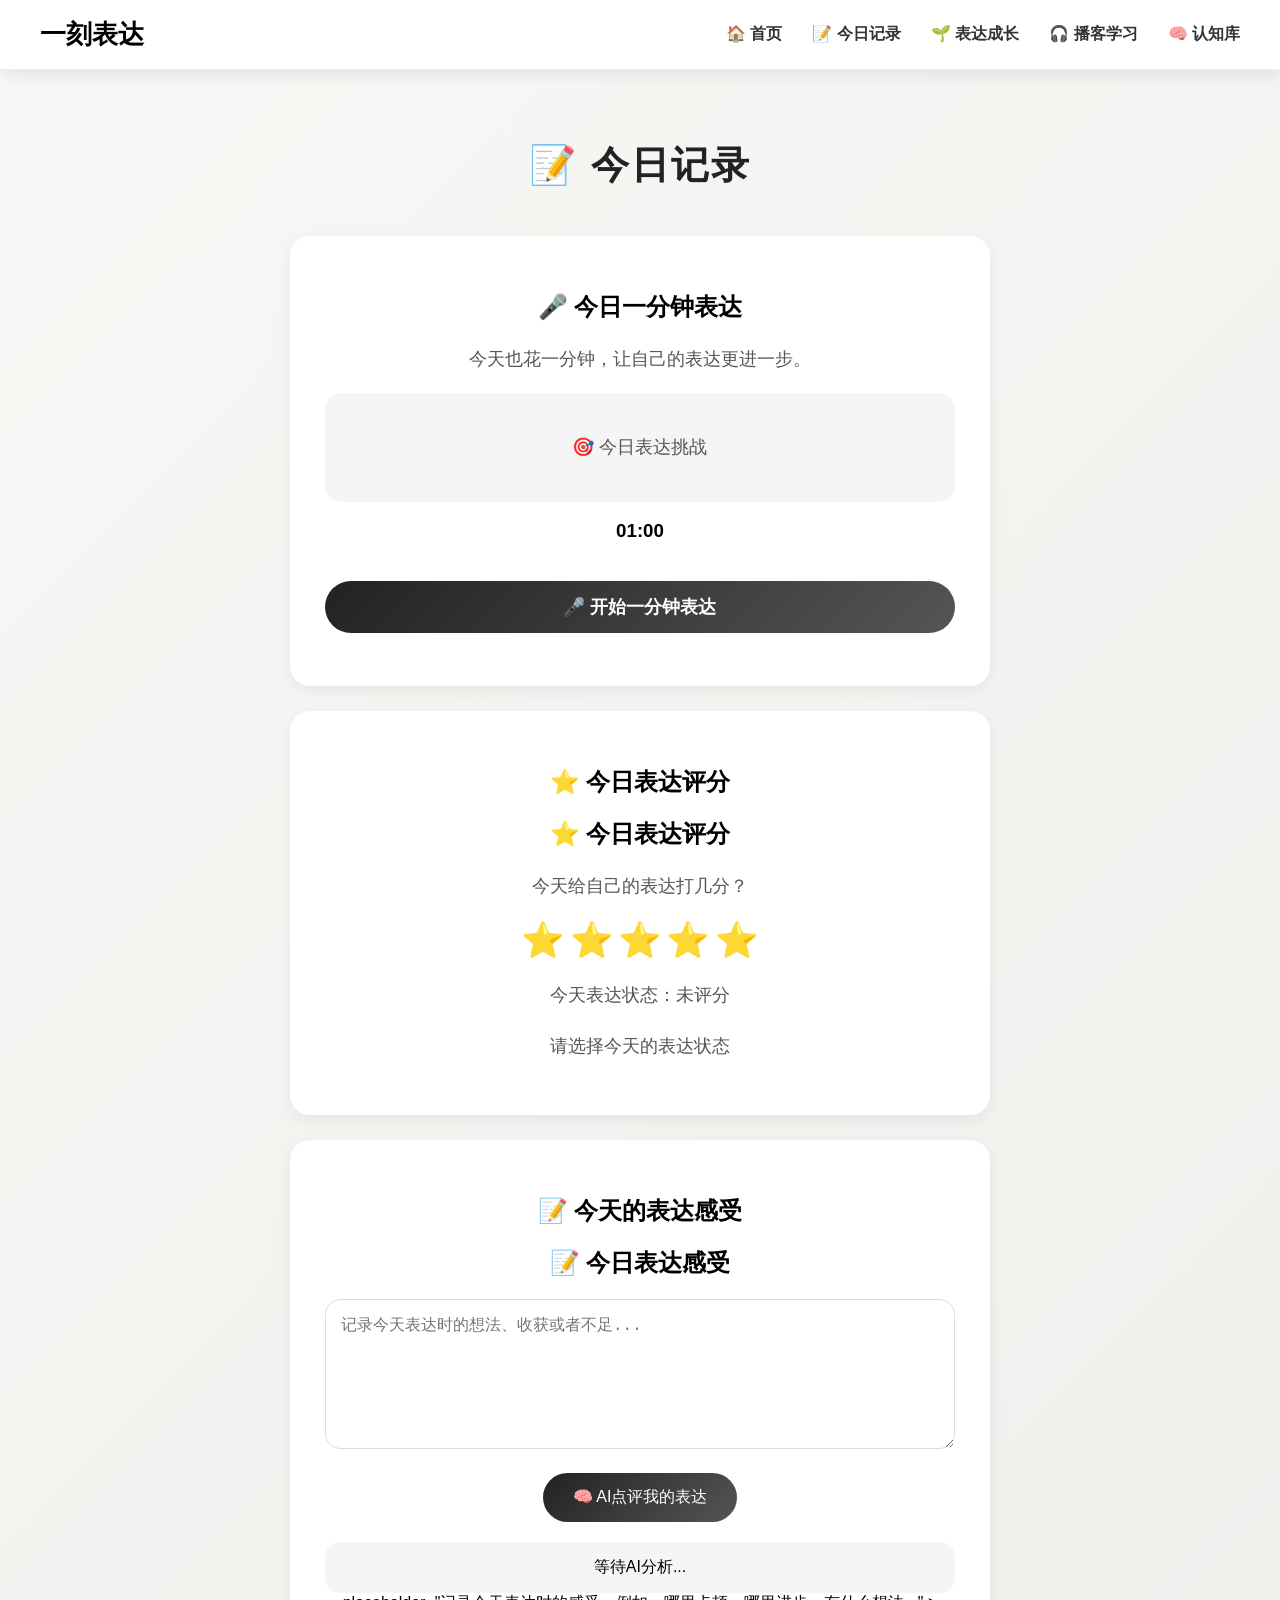
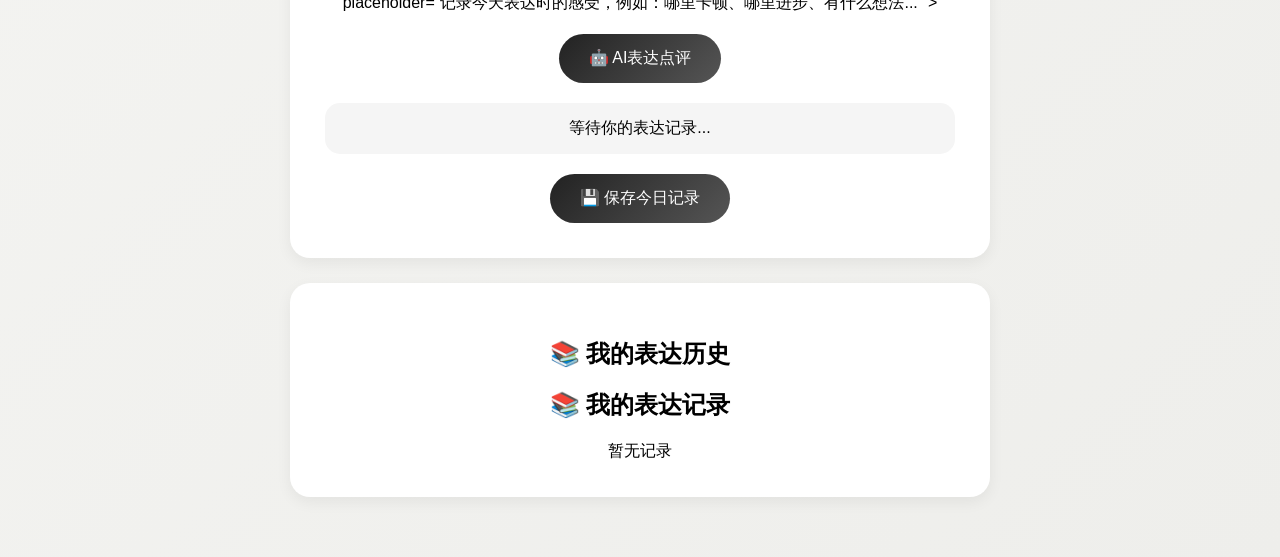
==== record.html @ 50a4b3eb "Add files via upload" ====
<!DOCTYPE html>
<html>

<head>

<meta charset="UTF-8">

<title>
📝 今日记录 - 一刻表达
</title>

<link rel="stylesheet" href="style.css">

</head>


<body>


<nav class="navbar">


<h2>
一刻表达
</h2>



<div class="nav-links">


<a href="index.html">
🏠 首页
</a>


<a href="record.html">
📝 今日记录
</a>


<a href="growth.html">
🌱 表达成长
</a>


<a href="podcast.html">
🎧 播客学习
</a>


<a href="knowledge.html">
🧠 认知库
</a>



</div>


</nav>





<div class="page-container">



<h1>
📝 今日记录
</h1>





<div class="card">


<h2>
🎤 今日一分钟表达
</h2>



<p>
今天也花一分钟，让自己的表达更进一步。
</p>



<div class="topic-box">


<p class="topic-title">

🎯 今日表达挑战

</p>


<p id="topic" class="topic-text">

</p>


</div>





<h3 id="timer">

01:00

</h3>




<button 
onclick="startPractice()"
class="start-btn">

🎤 开始一分钟表达

</button>



<p id="practice-status">

</p>



</div>









<div class="card">


<h2>
⭐ 今日表达评分
</h2>




<div class="record-card">


<h2>
⭐ 今日表达评分
</h2>



<p>
今天给自己的表达打几分？
</p>



<div id="rating">


<span onclick="rate(1)">⭐</span>

<span onclick="rate(2)">⭐</span>

<span onclick="rate(3)">⭐</span>

<span onclick="rate(4)">⭐</span>

<span onclick="rate(5)">⭐</span>


</div>



<p id="score">

今天表达状态：未评分

</p>



</div>



<p id="score">

请选择今天的表达状态

</p>



</div>









<div class="card">


<h2>
📝 今天的表达感受
</h2>



<div class="record-card">


<h2>
📝 今日表达感受
</h2>



<textarea

id="feeling"

placeholder="记录今天表达时的想法、收获或者不足..."

></textarea>




<button onclick="analyzeExpression()">

🧠 AI点评我的表达

</button>



<div id="ai-feedback">

等待AI分析...

</div>



</div>

placeholder="记录今天表达时的感受，例如：哪里卡顿、哪里进步、有什么想法..."

></textarea>





<button onclick="analyzeExpression()">

🤖 AI表达点评

</button>



<div id="ai-feedback">

等待你的表达记录...

</div>





<button onclick="saveRecord()">

💾 保存今日记录

</button>



</div>









<div class="card">


<h2>
📚 我的表达历史
</h2>



<div class="record-card">


<h2>
📚 我的表达记录
</h2>



<div id="history">

暂无记录

</div>



</div>



</div>






</div>





<script src="script.js"></script>


</body>

</html>
---- style.css ----
body{

margin:0;

background:#f7f7f5;

font-family:
Arial,
"Microsoft YaHei",
sans-serif;

}



/* ===== 导航栏 ===== */


.navbar{


height:70px;

display:flex;

align-items:center;

justify-content:space-between;

padding:0 40px;

background:white;

box-shadow:
0 5px 15px rgba(0,0,0,0.08);

position:sticky;

top:0;

z-index:100;


}



.navbar h2{


margin:0;

font-size:26px;


}




.nav-links{


display:flex;

align-items:center;

gap:30px;


}




.nav-links a{


display:flex;

align-items:center;

text-decoration:none;

color:#333;

font-weight:bold;

font-size:16px;

height:40px;

white-space:nowrap;


}



.nav-links a:hover{

opacity:0.6;

}



/* ===== 首页 ===== */


.container{

width:700px;

max-width:90%;

margin:110px auto 60px;

text-align:center;

}



h1{


font-size:40px;

color:#222;


}



.slogan{


font-size:22px;

color:#666;

margin-bottom:40px;


}




/* ===== 卡片 ===== */


.card{


background:white;

padding:35px;

margin:30px auto;

border-radius:20px;

box-shadow:
0 5px 15px rgba(0,0,0,0.06);


}



.card h2{

text-align:center;

}



.card p{

font-size:18px;

line-height:1.8;

color:#555;

}




/* ===== 统计卡 ===== */


.stats-container{


display:flex;

gap:20px;


}



.stat-card{


flex:1;

background:white;

padding:20px;

border-radius:20px;

box-shadow:
0 5px 15px rgba(0,0,0,0.06);


}



.stat-card p{


font-size:30px;

font-weight:bold;


}




/* ===== 按钮 ===== */


button{


margin-top:20px;

padding:14px 30px;

border:none;

border-radius:30px;

background:#222;

color:white;

font-size:16px;

cursor:pointer;


}


button:hover{

opacity:0.8;

}





.start-btn{


width:100%;

font-size:18px;

font-weight:bold;


}




/* ===== 话题 ===== */


.topic-box{


background:#f5f5f5;

padding:20px;

border-radius:16px;


}



.topic-text{


font-size:22px;

font-weight:bold;


}




/* ===== 输入框 ===== */


textarea{


width:100%;

height:150px;

padding:15px;

box-sizing:border-box;

border-radius:15px;

border:1px solid #ddd;

font-size:16px;


}



/* ===== 副页面 ===== */




.page-container{

width:700px;

max-width:90%;

margin:80px auto 50px;

text-align:center;

}



.page-container h1{


margin-bottom:40px;


}



.page-container .card{


text-align:center;


}




/* ===== AI反馈 ===== */


#ai-feedback{


margin-top:20px;

padding:15px;

background:#f5f5f5;

border-radius:15px;


}



/* ===== 播客居中 ===== */


.center-card{


text-align:center;


}



/* ===== 挑战进度 ===== */


.challenge-card{


background:white;

padding:30px;

border-radius:20px;

margin:30px auto;


}



.progress-box{


height:15px;

background:#eee;

border-radius:20px;

overflow:hidden;


}



#progress-bar{


height:100%;

width:0%;

background:#222;


}


/* 欢迎卡片 */


.welcome-card{


background:white;

padding:35px 25px;

border-radius:20px;

margin-top:50px;

margin-bottom:30px;

box-shadow:
0 5px 15px rgba(0,0,0,0.06);


}



.welcome-card h2{


text-align:center;


}



.welcome-card p{


text-align:center;

font-size:18px;


}


/* =====================
🧠 认知库
===================== */


.knowledge-card{


background:white;

padding:35px;

margin:30px auto;

border-radius:20px;

text-align:left;

box-shadow:
0 5px 15px rgba(0,0,0,0.06);


}



.knowledge-card h2{


text-align:center;

font-size:24px;


}



.knowledge-card p{


font-size:17px;

line-height:2;

color:#555;


}


/* =====================
✨ 一刻表达视觉升级
===================== */



body{


background:
linear-gradient(
135deg,
#f7f7f5,
#eeeeeb
);


}



/* 卡片升级 */


.card,
.stat-card,
.challenge-card,
.knowledge-card{


transition:
all 0.3s ease;


}




.card:hover,
.stat-card:hover,
.challenge-card:hover,
.knowledge-card:hover{


transform:
translateY(-5px);


box-shadow:

0 12px 30px rgba(0,0,0,0.12);


}






/* 标题优化 */


h1{


letter-spacing:2px;


}





/* 按钮升级 */


button{


background:

linear-gradient(
135deg,
#222,
#555
);


transition:
all 0.3s ease;


}





button:hover{


transform:
translateY(-3px);


box-shadow:

0 8px 20px rgba(0,0,0,0.2);


}





/* 评分星星 */


#rating span{


font-size:32px;

cursor:pointer;

transition:
0.2s;


}



#rating span:hover{


transform:
scale(1.3);


}





/* 导航优化 */


.navbar{


border-bottom:

1px solid #eee;


}






/* =====================
📱 手机端优化
===================== */


@media(max-width:700px){



.navbar{


flex-direction:column;

padding:15px;


}



.navbar h2{


font-size:22px;


}


.navbar{

position:relative;

}



.nav-links{


width:100%;

justify-content:center;

flex-wrap:wrap;

gap:12px;


}



.nav-links a{


font-size:14px;


}




.container,
.page-container{


width:90%;

margin:70px auto 40px;


}




h1{


font-size:34px;


}



.slogan{


font-size:18px;


}




.card,
.challenge-card,
.knowledge-card{


padding:25px;

margin:20px auto;


}




.stats-container{


flex-direction:column;

gap:15px;


}




.stat-card p{


font-size:26px;


}




button{


width:90%;

font-size:16px;


}



textarea{


height:120px;


}


}


/* =====================
🎤 语音训练
===================== */


.voice-box{


margin-top:25px;

padding:20px;

background:#f7f7f7;

border-radius:16px;

text-align:center;


}



#voice-status{


font-size:18px;

font-weight:bold;


}



#word-count{


font-size:16px;

color:#666;


}


/* =====================
📊 语音分析
===================== */


.voice-result{


margin-top:20px;

padding:20px;

background:white;

border-radius:16px;

text-align:center;

box-shadow:
0 5px 15px rgba(0,0,0,0.06);


}


.voice-result p{


font-size:16px;

line-height:1.8;

color:#555;


}



/* =========================
   🌟 一刻表达 V1.0 视觉统一
========================= */


/* 页面主体 */

body{

background:
linear-gradient(
135deg,
#f7f7f5,
#eeeeeb
);

}



/* =========================
   导航栏固定
========================= */


.navbar{

height:70px;

box-sizing:border-box;

position:sticky;

top:0;

z-index:999;

}




.nav-links a{


height:40px;

display:flex;

align-items:center;

justify-content:center;


}





/* =========================
   副页面统一
========================= */


.page-container{


width:700px;

max-width:90%;

margin:

70px auto 60px;


text-align:center;


}



.page-container h1{


text-align:center;

font-size:38px;

margin-bottom:45px;

letter-spacing:2px;


}




/* =========================
   所有卡片统一
========================= */


.card,
.knowledge-card,
.challenge-card,
.welcome-card{


width:100%;

box-sizing:border-box;

margin:

25px auto;


}





.card{


padding:35px;


}




.card h2,
.knowledge-card h2{


text-align:center;


}





/* =========================
   欢迎卡片
========================= */


.welcome-card{


margin-top:40px;

margin-bottom:35px;


}



.welcome-card h2{


font-size:28px;


}




.welcome-card p{


line-height:2;


}




/* =========================
   按钮升级
========================= */


button{


background:

linear-gradient(
135deg,
#222,
#555
);


transition:

0.3s;


}



button:hover{


transform:

translateY(-3px);


box-shadow:

0 10px 25px rgba(0,0,0,0.15);


}





/* =========================
   评分星星
========================= */


#rating span{


font-size:35px;

cursor:pointer;

display:inline-block;


transition:

0.2s;


}



#rating span:hover{


transform:

scale(1.25);


}





/* =========================
   播客页面
========================= */


.center-card{


text-align:center;


}



.center-card p{


text-align:center;

line-height:2;


}





/* =========================
   认知库
========================= */


.knowledge-card{


text-align:left;


}



.knowledge-card h2{


text-align:center;


}



.knowledge-card p{


line-height:2;


}





/* =========================
   手机适配
========================= */


@media(max-width:700px){



.navbar{


height:auto;

flex-direction:column;

gap:15px;

padding:20px;


}



.nav-links{


flex-wrap:wrap;

justify-content:center;


}



.page-container{


width:90%;

margin-top:40px;


}



.page-container h1{


font-size:30px;


}



.stats-container{


flex-direction:column;


}


}



/* =====================
🧠 认知库卡片优化
===================== */


.knowledge-card{


text-align:center;


}



.knowledge-card h2{


text-align:center;

margin-bottom:20px;


}



.knowledge-card p{


text-align:center;

line-height:2;


}



/* 认知库按钮 */


.knowledge-btn{


display:block;

width:160px;

margin:25px auto 0;


padding:12px 25px;


background:

linear-gradient(
135deg,
#222,
#555
);


color:white;


border-radius:30px;


text-decoration:none;


font-weight:bold;


transition:

0.3s;


}



.knowledge-btn:hover{


transform:

translateY(-3px);


box-shadow:

0 8px 20px rgba(0,0,0,0.18);


}



/* =====================
🧠💬 一刻AI助手升级
===================== */


/* AI悬浮按钮 */


/* =====================
🧠💬 AI助手按钮升级版
===================== */


.ai-button{


position:fixed;


right:30px;


bottom:30px;



width:95px;


height:95px;



background:

linear-gradient(
135deg,
#ffffff,
#dff5e3
);



border-radius:50%;



display:flex;


align-items:center;


justify-content:center;



font-size:42px;



letter-spacing:-8px;



cursor:pointer;



box-shadow:

0 12px 35px rgba(0,0,0,0.18);



z-index:999;



transition:0.3s;



}




.ai-button:hover{


transform:

scale(1.12);



box-shadow:

0 15px 40px rgba(0,0,0,0.25);



}






/* AI聊天窗口 */


.ai-box{


display:none;


position:fixed;


right:30px;


bottom:110px;


width:350px;


background:white;


border-radius:25px;


padding:20px;


box-shadow:

0 15px 40px rgba(0,0,0,0.18);


z-index:999;


animation:

aiShow 0.3s ease;


max-height:520px;

overflow:hidden;


}





@keyframes aiShow{


from{


opacity:0;


transform:

translateY(20px);


}


to{


opacity:1;


transform:

translateY(0);


}



}







/* AI标题 */


.ai-title{


font-size:21px;


font-weight:bold;


text-align:center;


margin-bottom:18px;


color:#222;


}







/* AI回答区域 */


.ai-content{


background:

#f7f7f5;


border-radius:18px;


padding:18px;


line-height:1.8;


font-size:15px;



height:260px;


/* 允许上下滚动 */

overflow-y:auto;



}











/* 输入区域 */


.ai-input{


display:flex;


gap:10px;


margin-top:15px;


}






.ai-input input{


flex:1;


height:40px;


padding:

0 15px;


border-radius:25px;


border:

1px solid #ddd;


outline:none;


font-size:14px;


}





.ai-input button{


margin:0;


padding:

10px 18px;


border-radius:25px;


background:

linear-gradient(
135deg,
#222,
#555
);


color:white;


}





/* 手机适配 */


@media(max-width:700px){


.ai-box{


right:5%;


bottom:100px;


width:90%;


}



.ai-button{


right:20px;


bottom:20px;


width:85px;


height:85px;


font-size:38px;


}



}


/* =====================
🎯 首页智能计划升级
===================== */


.smart-card{


background:white;


padding:30px;


margin:30px auto;


border-radius:22px;


box-shadow:

0 8px 25px rgba(0,0,0,0.08);



text-align:center;



transition:0.3s;



}




.smart-card:hover{


transform:

translateY(-5px);



box-shadow:

0 15px 35px rgba(0,0,0,0.12);



}





.smart-card h2{


font-size:24px;


margin-bottom:20px;


}




#today-task,
#home-growth,
#ai-daily-advice{


font-size:18px;


line-height:2;


color:#555;



}




/* 今日任务小标签 */


.task-item{


display:block;


background:#f7f7f5;


padding:12px;


margin:10px auto;


border-radius:15px;


max-width:400px;


font-weight:bold;


}
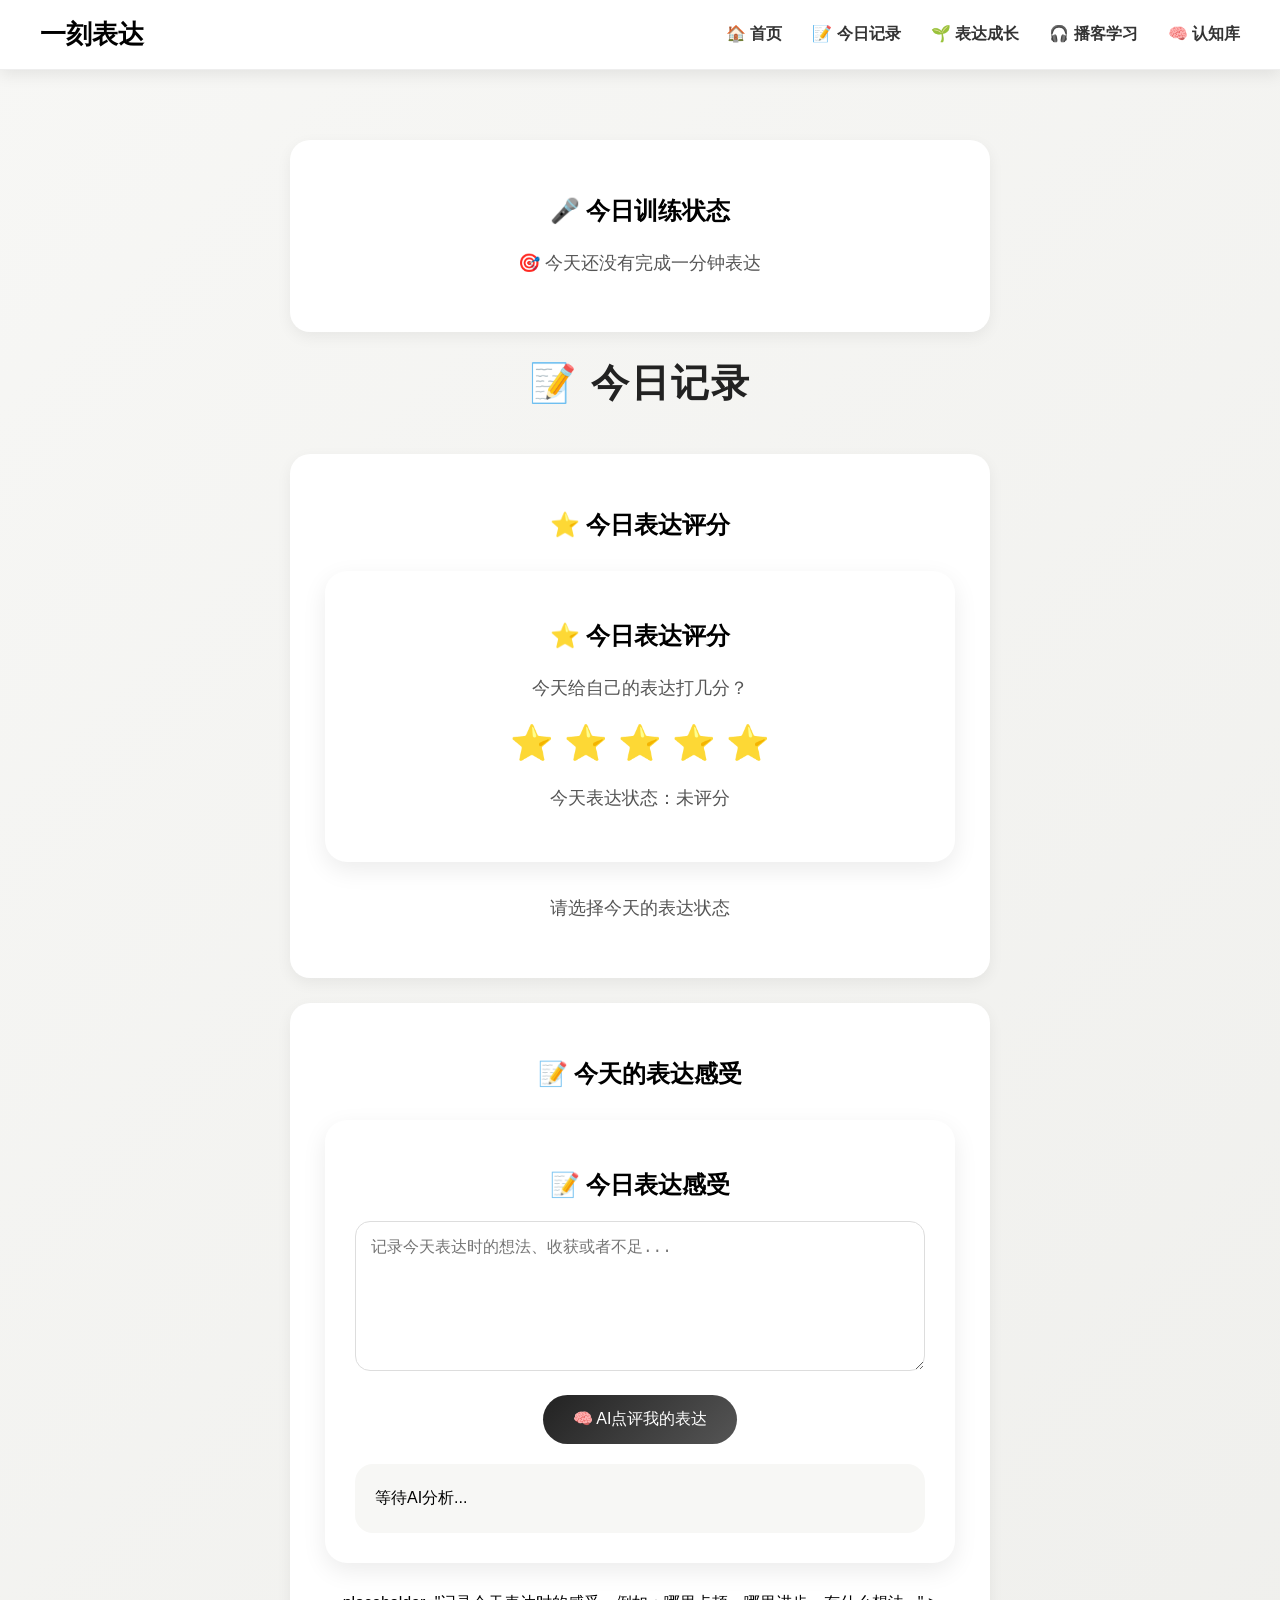
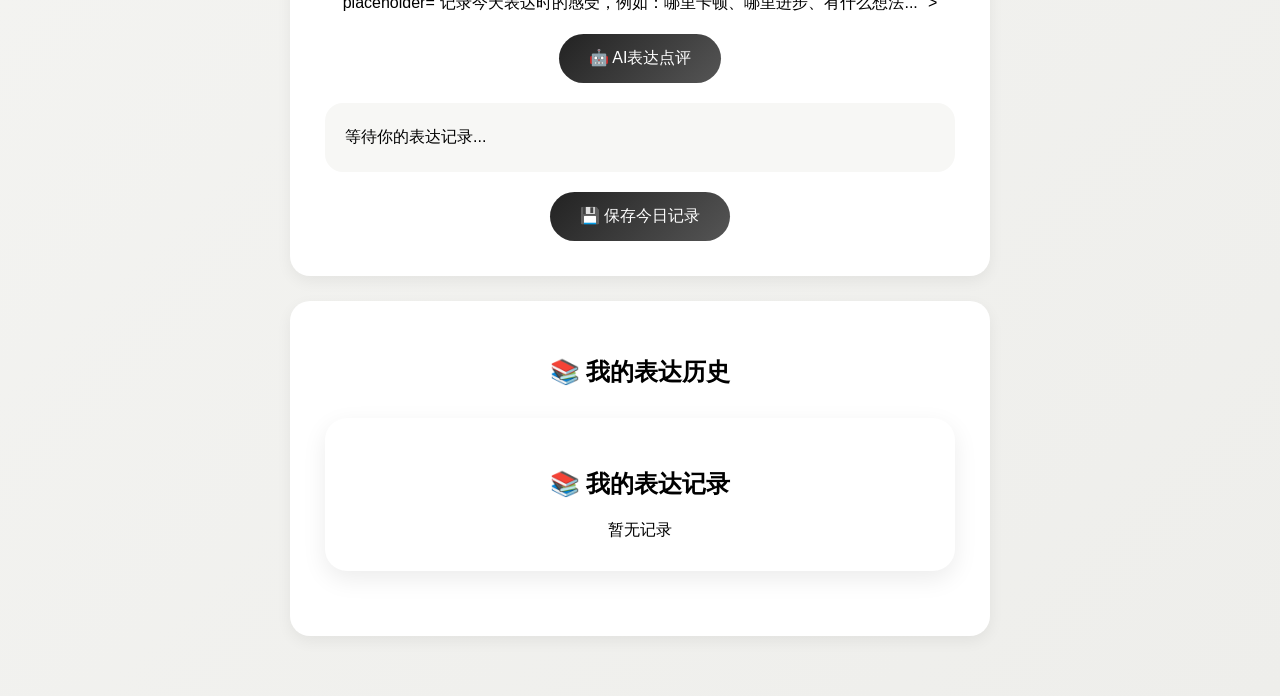
==== commit 7a86764f: "Add files via upload" ====
--- a/record.html
+++ b/record.html
@@ -67,6 +67,24 @@
 <div class="page-container">
 
 
+<div class="card">
+
+
+<h2>
+🎤 今日训练状态
+</h2>
+
+
+<p id="practice-status">
+
+🎯 今天还没有完成一分钟表达
+
+</p>
+
+
+</div>
+
+
 
 <h1>
 📝 今日记录
@@ -76,75 +94,6 @@
 
 
 
-<div class="card">
-
-
-<h2>
-🎤 今日一分钟表达
-</h2>
-
-
-
-<p>
-今天也花一分钟，让自己的表达更进一步。
-</p>
-
-
-
-<div class="topic-box">
-
-
-<p class="topic-title">
-
-🎯 今日表达挑战
-
-</p>
-
-
-<p id="topic" class="topic-text">
-
-</p>
-
-
-</div>
-
-
-
-
-
-<h3 id="timer">
-
-01:00
-
-</h3>
-
-
-
-
-<button 
-onclick="startPractice()"
-class="start-btn">
-
-🎤 开始一分钟表达
-
-</button>
-
-
-
-<p id="practice-status">
-
-</p>
-
-
-
-</div>
-
-
-
-
-
-
-
 
 
 <div class="card">
--- a/style.css
+++ b/style.css
@@ -2025,3 +2025,824 @@
 
 
 }
+
+
+
+/* =====================
+🧠 AI助手悬浮按钮最终修正版
+===================== */
+
+
+.ai-button{
+
+
+position:fixed;
+
+
+right:30px;
+
+
+bottom:30px;
+
+
+
+width:110px;
+
+
+height:110px;
+
+
+
+background:
+
+linear-gradient(
+135deg,
+#ffffff,
+#dff7e5
+);
+
+
+
+border-radius:50%;
+
+
+
+display:flex;
+
+
+align-items:center;
+
+
+justify-content:center;
+
+
+
+font-size:45px;
+
+
+
+line-height:1;
+
+
+
+text-align:center;
+
+
+
+padding:0;
+
+
+
+margin:0;
+
+
+
+cursor:pointer;
+
+
+
+box-shadow:
+
+0 12px 35px rgba(0,0,0,0.18);
+
+
+
+z-index:999;
+
+
+
+transition:all 0.3s ease;
+
+
+
+overflow:hidden;
+
+
+
+}
+
+
+
+
+
+.ai-button:hover{
+
+
+transform:
+
+scale(1.1);
+
+
+
+box-shadow:
+
+0 15px 40px rgba(0,0,0,0.25);
+
+
+
+}
+
+
+
+
+
+
+/* AI聊天窗口 */
+
+
+.ai-box{
+
+
+display:none;
+
+
+position:fixed;
+
+
+right:30px;
+
+
+bottom:130px;
+
+
+width:360px;
+
+
+
+max-height:550px;
+
+
+
+background:white;
+
+
+
+border-radius:25px;
+
+
+
+padding:25px;
+
+
+
+box-shadow:
+
+0 15px 40px rgba(0,0,0,0.18);
+
+
+
+z-index:999;
+
+
+
+overflow:hidden;
+
+
+
+}
+
+
+
+
+/* AI聊天内容滚动 */
+
+
+.ai-content{
+
+
+height:300px;
+
+
+
+overflow-y:auto;
+
+
+
+background:#f7f7f5;
+
+
+
+border-radius:18px;
+
+
+
+padding:18px;
+
+
+
+line-height:1.8;
+
+
+
+font-size:15px;
+
+
+
+color:#444;
+
+
+
+}
+
+
+
+
+/* 手机适配 */
+
+
+@media(max-width:700px){
+
+
+.ai-button{
+
+
+width:90px;
+
+
+height:90px;
+
+
+font-size:38px;
+
+
+right:20px;
+
+
+bottom:20px;
+
+
+
+}
+
+
+
+
+.ai-box{
+
+
+width:85%;
+
+
+right:7%;
+
+
+bottom:120px;
+
+
+
+}
+
+
+
+}
+
+
+/* =====================
+📝 今日记录升级
+===================== */
+
+
+.record-card{
+
+
+background:white;
+
+
+padding:30px;
+
+
+margin:30px auto;
+
+
+border-radius:22px;
+
+
+box-shadow:
+
+0 8px 25px rgba(0,0,0,0.08);
+
+
+
+text-align:center;
+
+
+
+}
+
+
+
+.record-card h2{
+
+
+font-size:24px;
+
+
+margin-bottom:20px;
+
+
+}
+
+
+
+
+#rating{
+
+
+display:flex;
+
+
+justify-content:center;
+
+
+gap:10px;
+
+
+}
+
+
+
+
+#rating span{
+
+
+font-size:35px;
+
+
+cursor:pointer;
+
+
+transition:0.2s;
+
+
+}
+
+
+
+
+#rating span:hover{
+
+
+transform:scale(1.2);
+
+
+}
+
+
+
+
+
+#ai-feedback{
+
+
+margin-top:20px;
+
+
+padding:20px;
+
+
+background:#f7f7f5;
+
+
+border-radius:18px;
+
+
+line-height:1.8;
+
+
+text-align:left;
+
+
+}
+
+
+
+/* =====================
+🧠 认知库最终升级
+===================== */
+
+
+.knowledge-card{
+
+
+background:white;
+
+
+padding:35px;
+
+
+margin:30px auto;
+
+
+border-radius:25px;
+
+
+box-shadow:
+
+0 8px 25px rgba(0,0,0,0.08);
+
+
+
+text-align:center;
+
+
+
+transition:0.3s;
+
+
+
+}
+
+
+
+
+
+.knowledge-card:hover{
+
+
+transform:
+
+translateY(-5px);
+
+
+
+box-shadow:
+
+0 15px 35px rgba(0,0,0,0.12);
+
+
+
+}
+
+
+
+
+
+
+.knowledge-card h2{
+
+
+font-size:24px;
+
+
+margin-bottom:20px;
+
+
+
+}
+
+
+
+.knowledge-card p{
+
+
+font-size:17px;
+
+
+line-height:1.9;
+
+
+color:#555;
+
+
+text-align:center;
+
+
+
+}
+
+
+
+
+/* 认知库进入按钮 */
+
+
+.knowledge-btn{
+
+
+display:inline-flex;
+
+
+align-items:center;
+
+
+justify-content:center;
+
+
+
+margin-top:20px;
+
+
+
+padding:
+
+12px 30px;
+
+
+
+background:
+
+linear-gradient(
+135deg,
+#222,
+#555
+);
+
+
+
+color:white;
+
+
+
+border-radius:30px;
+
+
+
+text-decoration:none;
+
+
+
+font-weight:bold;
+
+
+
+font-size:16px;
+
+
+
+transition:0.3s;
+
+
+
+}
+
+
+
+.knowledge-btn:hover{
+
+
+transform:
+
+translateY(-3px);
+
+
+
+box-shadow:
+
+0 8px 20px rgba(0,0,0,0.2);
+
+
+
+color:white;
+
+
+
+}
+
+
+/* =====================
+👋 首页欢迎升级
+===================== */
+
+
+.welcome-card{
+
+
+background:white;
+
+
+padding:40px;
+
+
+margin-top:50px;
+
+
+margin-bottom:40px;
+
+
+
+border-radius:28px;
+
+
+
+box-shadow:
+
+0 10px 30px rgba(0,0,0,0.08);
+
+
+
+text-align:center;
+
+
+
+}
+
+
+
+.welcome-card h2{
+
+
+font-size:30px;
+
+
+margin-bottom:20px;
+
+
+}
+
+
+
+#welcome-message{
+
+
+font-size:18px;
+
+
+color:#666;
+
+
+line-height:1.8;
+
+
+}
+
+
+/* =====================
+🌱 AI主动提醒
+===================== */
+
+
+#ai-welcome{
+
+
+background:#f7f7f5;
+
+
+padding:15px;
+
+
+border-radius:15px;
+
+
+margin:15px 0;
+
+
+font-size:15px;
+
+
+line-height:1.8;
+
+
+color:#555;
+
+
+}
+
+
+
+.ai-box{
+
+display:none;
+
+position:fixed;
+
+right:30px;
+
+bottom:80px;
+
+width:300px;
+
+background:white;
+
+padding:20px;
+
+border-radius:15px;
+
+box-shadow:0 5px 20px rgba(0,0,0,0.2);
+
+z-index:999;
+
+}
+
+
+
+/* =====================
+🧠 AI弹窗最终修复
+===================== */
+
+
+.ai-box{
+
+display:none;
+
+position:fixed;
+
+right:30px;
+
+bottom:120px;
+
+width:360px;
+
+height:auto;
+
+max-height:600px;
+
+background:white;
+
+padding:25px;
+
+border-radius:25px;
+
+box-shadow:
+0 15px 40px rgba(0,0,0,0.18);
+
+z-index:9999;
+
+overflow:visible;
+
+}
+
+
+
+/* AI内容区域 */
+
+.ai-content{
+
+height:250px;
+
+overflow-y:auto;
+
+background:#f7f7f5;
+
+border-radius:18px;
+
+padding:18px;
+
+line-height:1.8;
+
+}
+
+
+
+
+
+/* 输入区域固定显示 */
+
+.ai-input{
+
+display:flex;
+
+gap:10px;
+
+margin-top:15px;
+
+}
+
+
+
+.ai-input input{
+
+flex:1;
+
+height:42px;
+
+border-radius:25px;
+
+border:1px solid #ddd;
+
+padding:0 15px;
+
+font-size:15px;
+
+}
+
+
+
+.ai-input button{
+
+margin:0;
+
+padding:10px 20px;
+
+border-radius:25px;
+
+}
+
+
+
+
+
+@media(max-width:700px){
+
+
+.ai-box{
+
+right:5%;
+
+width:90%;
+
+bottom:110px;
+
+}
+
+
+}
